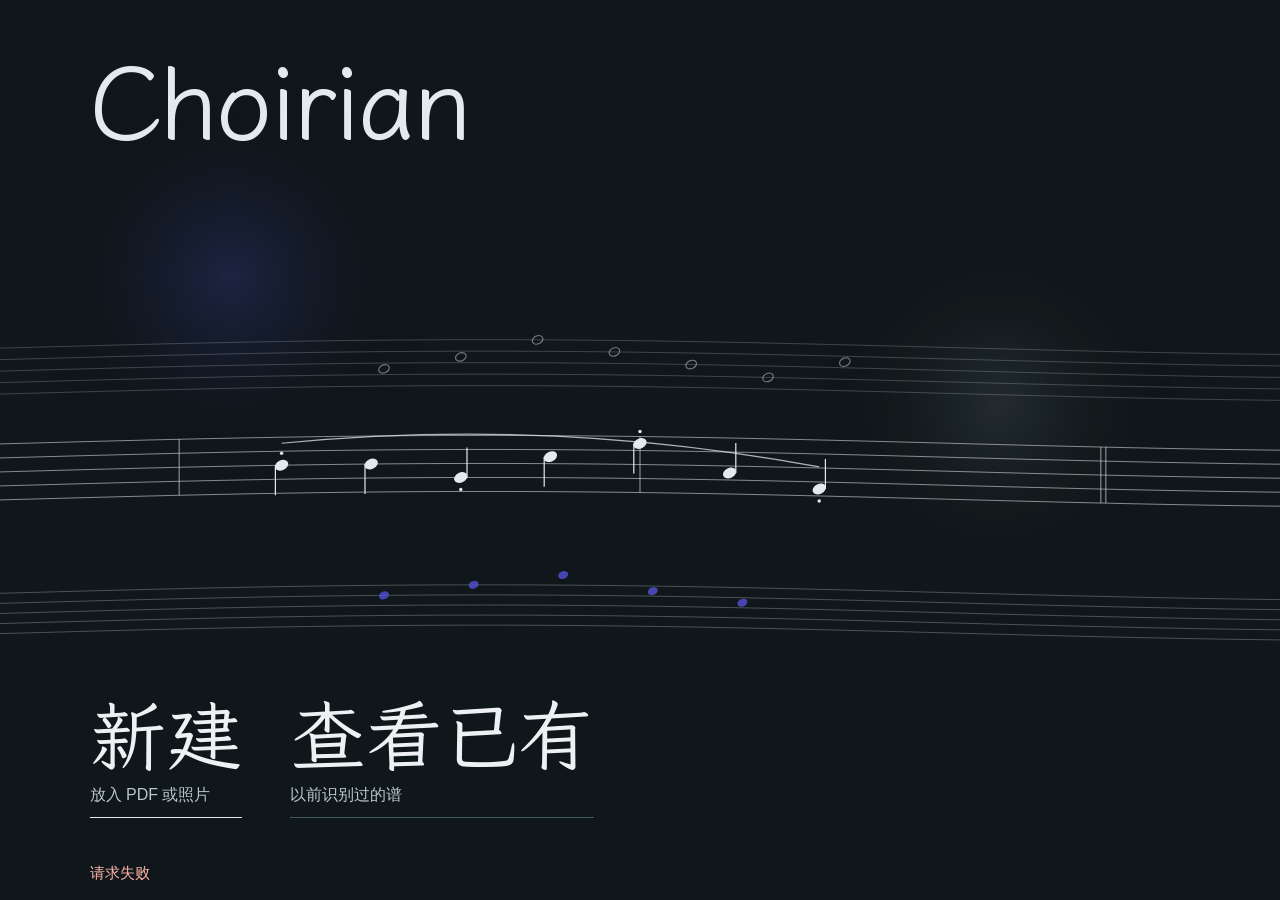
==== index.html @ 1aebf79c "init: Choirian" ====
<!doctype html>
<html lang="zh-CN">
<head>
<meta charset="utf-8">
<meta name="viewport" content="width=device-width, initial-scale=1">
<title>Choirian</title>
<link rel="stylesheet" href="/style.css">
<script>
(function () {
  var hue = Math.floor(Math.random() * 360);
  var turn = 24 + Math.floor(Math.random() * 48);
  var root = document.documentElement;
  root.dataset.hue = String(hue);
  function h(s, l) { return 'hsl(' + hue + ' ' + s + '% ' + l + '%)'; }
  root.style.setProperty('--room', h(26, 8));
  root.style.setProperty('--paper', h(24, 91));
  root.style.setProperty('--ink', h(30, 12));
  root.style.setProperty('--text', h(20, 94));
  root.style.setProperty('--muted', h(14, 76));
  root.style.setProperty('--line', h(16, 32));
  root.style.setProperty('--table', h(14, 84));
  root.style.setProperty('--mark', 'hsl(' + ((hue + turn) % 360) + ' 62% 58%)');
})();
</script>
</head>
<body>
<section id="home">
  <canvas id="staff" aria-hidden="true"></canvas>
  <h1 id="homeTitle" class="home-title">Choirian</h1>
  <div class="bench">
    <div id="historyDrop">
      <div class="actions">
        <label class="dropface">
          <span class="dropword">新建</span>
          <span class="dropnote">放入 PDF 或照片</span>
          <input id="file" class="file-input" type="file" accept=".pdf,.png,.jpg,.jpeg,application/pdf,image/png,image/jpeg" multiple>
        </label>
        <button type="button" id="libraryToggle" class="rail" aria-pressed="false">
          <span class="dropword">查看已有</span>
          <span class="dropnote">以前识别过的谱</span>
        </button>
      </div>
      <div id="history" class="repertoire" inert></div>
    </div>
  </div>
</section>
<div id="work" hidden>
<header>
  <div class="mast">
    <button type="button" id="back" class="quiet">返回</button>
    <div class="titles">
      <p class="brand">Choirian</p>
      <h1 id="pieceName">打开一份扫描谱</h1>
    </div>
  </div>
  <div class="header-actions">
    <label class="pick">重新上传<input id="fileAgain" class="file-input" type="file" accept=".pdf,.png,.jpg,.jpeg,application/pdf,image/png,image/jpeg" multiple></label>
  </div>
</header>
<main>
  <section class="score" aria-label="原谱">
    <div class="stand">
      <div class="pager">
        <h2>原谱</h2>
        <button type="button" id="prev" disabled>上一页</button>
        <span id="pageLabel">还没有谱</span>
        <button type="button" id="next" disabled>下一页</button>
      </div>
      <div id="stage" class="stage">
        <p id="empty" class="empty">这一页还没有谱。</p>
        <img id="page" alt="乐谱页面" hidden>
      </div>
    </div>
  </section>
  <section class="desk" aria-label="声部">
    <div class="job">
      <button type="button" id="recognize" disabled>识别并生成各声部</button>
      <progress id="recognizeProgress" hidden aria-label="识别进度"></progress>
      <p id="report" class="hint">优先用 homr 读扫描谱，读不出再换 Audiveris。</p>
    </div>
    <div class="player" id="player">
      <h2>听</h2>
      <div class="transport">
        <button type="button" id="play" disabled>播放</button>
        <button type="button" id="rewind" class="quiet" disabled>开头</button>
        <span id="now">0:00</span>
        <span id="total">0:00</span>
        <label class="tempo">速度
          <input id="tempo" type="number" min="48" max="168" value="72" step="1" inputmode="numeric" aria-label="速度">
        </label>
      </div>
      <label class="seek">
        <input id="seek" type="range" min="0" max="0" value="0" step="1" disabled aria-label="播放位置">
      </label>
      <div class="lanes" id="voices">
        <div class="lane">
          <button type="button" class="hear" data-hear="S" aria-pressed="true" disabled><span class="markline"></span><span class="vname">女高</span><span class="vcount" data-count="S">0 个音</span></button>
          <button type="button" class="quiet" data-save="S" disabled>导出</button>
        </div>
        <div class="lane">
          <button type="button" class="hear" data-hear="A" aria-pressed="true" disabled><span class="markline"></span><span class="vname">女低</span><span class="vcount" data-count="A">0 个音</span></button>
          <button type="button" class="quiet" data-save="A" disabled>导出</button>
        </div>
        <div class="lane">
          <button type="button" class="hear" data-hear="T" aria-pressed="true" disabled><span class="markline"></span><span class="vname">男高</span><span class="vcount" data-count="T">0 个音</span></button>
          <button type="button" class="quiet" data-save="T" disabled>导出</button>
        </div>
        <div class="lane">
          <button type="button" class="hear" data-hear="B" aria-pressed="true" disabled><span class="markline"></span><span class="vname">男低</span><span class="vcount" data-count="B">0 个音</span></button>
          <button type="button" class="quiet" data-save="B" disabled>导出</button>
        </div>
        <div class="lane">
          <button type="button" class="hear" data-hear="P" aria-pressed="true" disabled><span class="markline"></span><span class="vname">钢琴</span><span class="vcount" data-count="P">0 个音</span></button>
          <button type="button" class="quiet" data-save="P" disabled>导出</button>
        </div>
      </div>
      <p id="playerNote" class="hint">识别之后，点声部名字把它从合奏里拿掉。空格键播放或暂停。</p>
      <div class="sheet-tools">
        <button type="button" id="exportScore" class="quiet" disabled>导出电子谱</button>
        <label class="pick">导入改过的谱<input id="importScore" class="file-input" type="file" accept=".xml,.musicxml,.mxl,application/vnd.recordare.musicxml+xml"></label>
        <button type="button" id="exportAll" class="quiet" disabled>导出全部</button>
      </div>
    </div>
  </section>
</main>
</div>
<p id="status" role="status">新建一份谱，或查看已经识别过的。</p>
<script src="/app.js"></script>
</body>
</html>
---- style.css ----
@import url("/fonts/lxgw-wenkai.css");

:root {
  --room: #141816;
  --paper: #e7e4d8;
  --ink: #17211c;
  --line: #3c4a43;
  --staff: rgba(231, 228, 216, 0.72);
  --staff-soft: rgba(231, 228, 216, 0.28);
  --mark: #d24a30;
  --text: #e7e4d8;
  --muted: #c5cec6;
  --danger: #ffb4a8;
  --table: #d5d9d2;
  --kai: "LXGW WenKai", "Source Han Serif SC", "Songti SC", "STSong", "SimSun", serif;
  --sans: "Microsoft YaHei", "PingFang SC", "Noto Sans SC", "Segoe UI", sans-serif;
  color: var(--text);
  background: var(--room);
  font-family: var(--sans);
  font-size: 16px;
  line-height: 1.5;
}

* { box-sizing: border-box; }
[hidden] { display: none !important; }

body {
  margin: 0;
  min-height: 100dvh;
  overflow-x: clip;
  -webkit-font-smoothing: antialiased;
}
body:has(#home:not([hidden])),
body:has(#work:not([hidden])) {
  height: 100dvh;
  overflow: hidden;
  display: flex;
  flex-direction: column;
}

::selection { background: var(--mark); color: white; }

h1, h2, p { margin: 0; }
button, input, label { font: inherit; color: inherit; }
button {
  border: 0;
  background: transparent;
  padding: 0;
  cursor: pointer;
}
button:disabled { opacity: 0.4; cursor: not-allowed; }
button, .dropface, .pick {
  transition: color 140ms ease, border-color 140ms ease, background-color 140ms ease;
}
:focus-visible {
  outline: 2px solid var(--paper);
  outline-offset: 4px;
}

.brand {
  font-family: var(--kai);
  font-size: 18px;
  line-height: 1;
  color: var(--muted);
}

#home {
  position: relative;
  flex: 1;
  min-height: 0;
  display: flex;
  flex-direction: column;
}
#staff {
  position: absolute;
  inset: 0;
  width: 100%;
  height: 100%;
  pointer-events: none;
}
.home-title {
  position: absolute;
  z-index: 1;
  left: 7vw;
  top: 6vh;
  margin: 0;
  max-width: calc(100% - 14vw);
  font-family: var(--kai);
  font-weight: 400;
  font-size: clamp(48px, 8vw, 112px);
  line-height: 1;
  letter-spacing: -0.03em;
  color: var(--paper);
  white-space: nowrap;
  pointer-events: none;
}
.bench {
  position: relative;
  z-index: 1;
  flex: 1;
  min-height: 0;
  display: flex;
  flex-direction: column;
  justify-content: flex-end;
  padding: 32px 7vw 4vh;
  pointer-events: none;
}
.bench > * { pointer-events: auto; }
#historyDrop { pointer-events: auto; }

.actions {
  display: flex;
  flex-wrap: wrap;
  gap: 12px 48px;
  align-items: flex-end;
}
.file-input {
  position: absolute;
  width: 1px;
  height: 1px;
  margin: -1px;
  padding: 0;
  overflow: hidden;
  clip: rect(0, 0, 0, 0);
  clip-path: inset(50%);
  border: 0;
  white-space: nowrap;
}
.dropface, .pick { position: relative; }
.dropface, button.rail {
  display: flex;
  flex-direction: column;
  align-items: flex-start;
  gap: 8px;
  min-height: 44px;
  padding: 8px 0 10px;
  background: transparent;
  color: var(--text);
  border: 0;
  border-bottom: 1px solid transparent;
  cursor: pointer;
  text-align: left;
}
.dropword {
  font-family: var(--kai);
  font-size: clamp(44px, 6vw, 76px);
  line-height: 1.02;
}
.dropnote {
  font-size: 16px;
  line-height: 1.4;
  color: var(--muted);
}
.dropface { border-bottom-color: var(--paper); }
button.rail { border-bottom-color: var(--line); }
.dropface:hover, button.rail:hover, button.rail:focus-visible, .dropface:focus-within {
  background: transparent;
  color: white;
  border-bottom-color: var(--paper);
}
#home.over .dropface { border-bottom-color: white; }
#libraryToggle[aria-pressed="true"] { border-bottom-color: var(--paper); color: white; }

.repertoire { display: none; margin-top: 28px; max-height: 38vh; overflow: auto; }
#home.library .repertoire { display: block; }
.repertoire .hint { max-width: 22em; color: var(--muted); font-size: 16px; }
.repertoire .past {
  display: grid;
  width: 100%;
  gap: 2px;
  min-height: 44px;
  text-align: left;
  background: transparent;
  color: var(--text);
  border: 0;
  border-top: 1px solid var(--line);
  padding: 14px 0;
}
.repertoire .past:hover, .repertoire .past:focus-visible {
  background: transparent;
  color: white;
  border-top-color: var(--paper);
}
.repertoire .past strong {
  font-family: var(--kai);
  font-weight: 400;
  font-size: clamp(22px, 2.4vw, 32px);
  line-height: 1.3;
  overflow-wrap: anywhere;
}
.repertoire .past span { color: var(--muted); font-size: 15px; }

#work:not([hidden]) {
  flex: 1;
  min-height: 0;
  display: flex;
  flex-direction: column;
}
#work header {
  display: flex;
  justify-content: space-between;
  gap: 16px;
  align-items: center;
  padding: 16px 28px;
  border-bottom: 1px solid var(--line);
  position: sticky;
  top: 0;
  z-index: 2;
  background: var(--room);
}
.mast { display: flex; align-items: center; gap: 16px; min-width: 0; }
.titles { min-width: 0; }
#work h1 {
  margin-top: 6px;
  font-family: var(--kai);
  font-weight: 400;
  font-size: clamp(28px, 3vw, 40px);
  line-height: 1.15;
  overflow-wrap: anywhere;
}
#back, button.quiet, .pick {
  min-height: 44px;
  padding: 10px 14px;
  border: 1px solid var(--line);
  background: transparent;
  color: var(--text);
}
.pick { display: inline-flex; align-items: center; cursor: pointer; }
#back:not(:disabled):hover,
button.quiet:not(:disabled):hover,
.pick:hover {
  background: transparent;
  border-color: var(--paper);
  color: white;
}
.header-actions { display: flex; gap: 8px; align-items: center; }

#work main {
  flex: 1;
  min-height: 0;
  display: grid;
  grid-template-columns: minmax(0, 1.25fr) minmax(320px, 0.78fr);
  gap: 28px;
  align-items: stretch;
  padding: 20px 28px 8px;
}
.score { min-height: 0; display: flex; }
.stand {
  background: var(--table);
  color: var(--ink);
  flex: 1;
  width: 100%;
  min-height: 0;
  height: 100%;
  display: flex;
  flex-direction: column;
}
.stand :focus-visible { outline-color: var(--ink); }
.pager {
  display: flex;
  gap: 8px;
  align-items: center;
  padding: 14px 16px 0;
}
.pager h2 {
  margin-right: auto;
  font-family: var(--kai);
  font-size: 22px;
  font-weight: 400;
  line-height: 1;
}
.pager button {
  min-height: 44px;
  padding: 8px 12px;
  background: transparent;
  color: var(--ink);
  border: 1px solid #b7beb6;
}
.pager button:not(:disabled):hover { background: transparent; border-color: var(--ink); }
.stage {
  flex: 1;
  min-height: 0;
  display: flex;
  flex-direction: column;
  align-items: center;
  justify-content: flex-start;
  overflow: auto;
  padding: 16px 16px 24px;
}
.stage:has(#empty:not([hidden])) { justify-content: center; }
.empty {
  color: var(--ink);
  text-align: center;
  max-width: 16em;
  font-size: 18px;
  line-height: 1.5;
}
#page { max-width: 100%; height: auto; display: block; }
.stage.over { outline: 2px solid var(--mark); outline-offset: -10px; }

.desk {
  min-width: 0;
  max-height: 100%;
  overflow: auto;
  display: flex;
  flex-direction: column;
  gap: 22px;
  padding-bottom: 12px;
}
.job { display: flex; flex-direction: column; gap: 10px; }
#recognize, #play {
  min-height: 44px;
  padding: 12px 16px;
  background: var(--paper);
  color: var(--ink);
}
#recognize { width: 100%; }
#recognizeProgress {
  width: 100%;
  height: 6px;
  accent-color: var(--mark);
}
#play { min-width: 76px; }
#recognize:not(:disabled):hover, #play:not(:disabled):hover { background: white; color: var(--ink); }
#play.on { box-shadow: inset 0 0 0 2px var(--ink); }
.desk h2 {
  font-family: var(--kai);
  font-size: 22px;
  font-weight: 400;
  line-height: 1;
}
.player { display: flex; flex-direction: column; gap: 14px; }
.transport {
  display: flex;
  flex-wrap: wrap;
  gap: 10px 12px;
  align-items: center;
}
#now, #total, .vcount, #pageLabel { font-variant-numeric: tabular-nums; }
#now, #total { font-size: 15px; color: var(--muted); }
.tempo {
  display: flex;
  align-items: center;
  gap: 8px;
  margin-left: auto;
  color: var(--muted);
  font-size: 15px;
}
.tempo input {
  width: 4.8em;
  min-height: 44px;
  padding: 8px 10px;
  background: transparent;
  color: var(--text);
  border: 1px solid var(--line);
  font-variant-numeric: tabular-nums;
}
.seek { display: block; }
.seek input {
  width: 100%;
  margin: 0;
  accent-color: var(--paper);
  cursor: pointer;
}
.seek input:disabled { cursor: not-allowed; }

.lanes { display: flex; flex-direction: column; }
.lane {
  display: grid;
  grid-template-columns: minmax(0, 1fr) auto;
  gap: 8px;
  align-items: center;
  border-top: 1px solid var(--line);
}
.hear {
  display: grid;
  grid-template-columns: 4px 1fr auto;
  gap: 14px;
  align-items: center;
  width: 100%;
  min-height: 48px;
  padding: 12px 0;
  background: transparent;
  color: inherit;
  text-align: left;
  border: 0;
}
.markline { width: 4px; height: 28px; background: var(--line); }
.hear[aria-pressed="true"] .markline { background: var(--mark); }
.hear[aria-pressed="false"] { color: color-mix(in hsl, var(--text) 48%, var(--room)); }
.vname {
  font-family: var(--kai);
  font-size: 28px;
  line-height: 1;
}
.vcount { color: var(--muted); font-size: 15px; }
.hear[aria-pressed="false"] .vcount { color: color-mix(in hsl, var(--text) 48%, var(--room)); }
.hear:not(:disabled):hover { background: transparent; color: white; }

.sheet-tools { display: flex; flex-wrap: wrap; gap: 8px; align-items: center; }
.hint, #status, .pager #pageLabel { font-size: 15px; line-height: 1.5; }
.hint, #status { color: var(--muted); }
.pager #pageLabel { color: var(--ink); }
#status { padding: 8px 7vw 16px; min-height: 1.5em; flex: none; }
#status.bad { color: var(--danger); }

@media (max-width: 900px) {
  #work main {
    display: block;
    overflow: auto;
    padding: 16px 18px 8px;
  }
  .score { display: block; min-height: auto; }
  .desk { height: auto; max-height: none; overflow: visible; }
  .stand {
    height: 52vh;
    max-height: 52vh;
    min-height: 0;
    overflow: hidden;
  }
  #work header { padding: 14px 18px; }
  #status { padding-left: 18px; padding-right: 18px; }
}
@media (max-width: 640px) {
  .bench { padding: 24px 22px 4vh; }
  .home-title { font-size: clamp(36px, 11vw, 64px); top: 4vh; }
  .actions { gap: 8px 28px; }
  .vname { font-size: 24px; }
  .dropword { font-size: 44px; }
}
@media (prefers-reduced-motion: reduce) {
  button, .dropface, .pick { transition: none; }
}
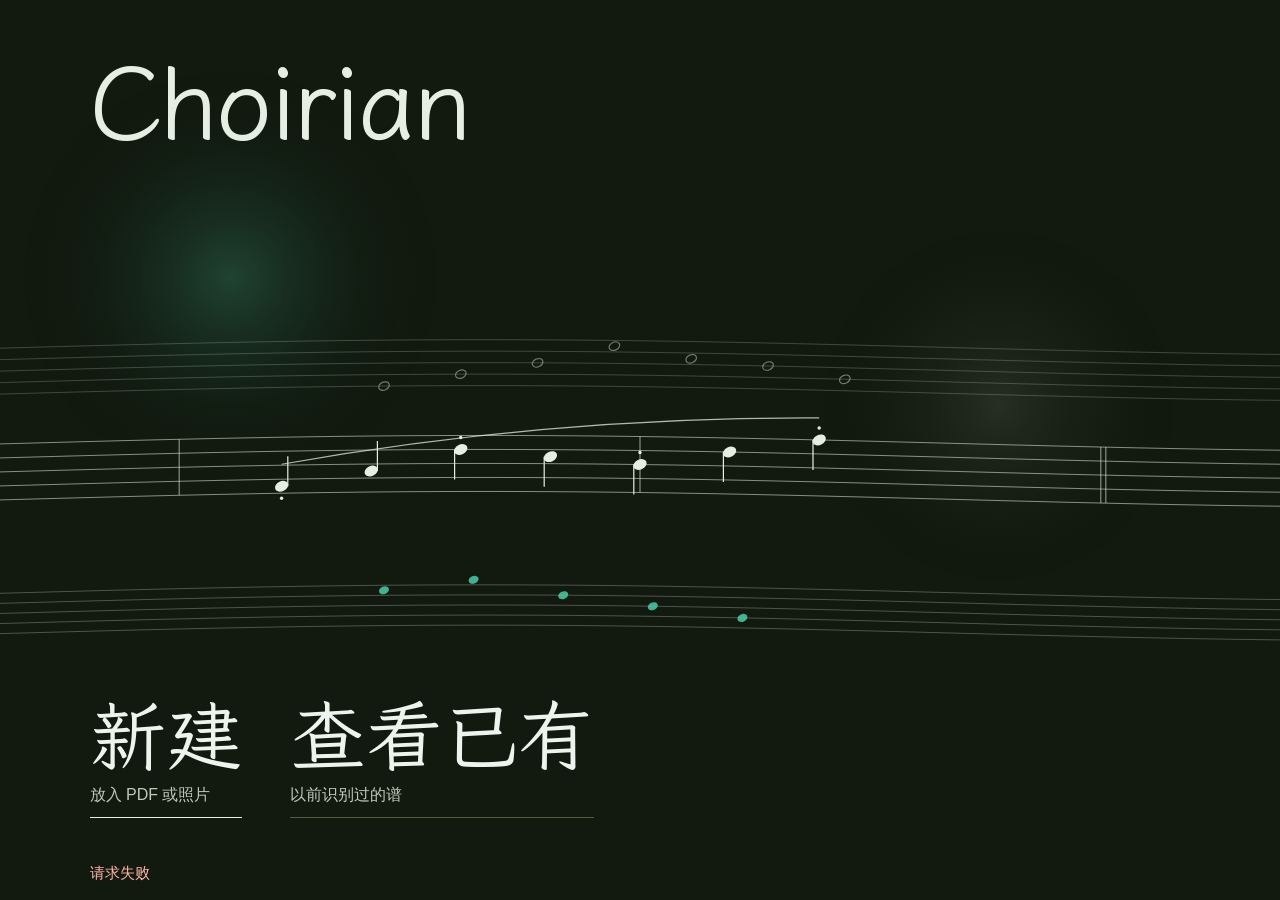
==== commit 2d9b8c3e: "feat: 分声、变速导出和钢琴音色 一二声部可以一起听，调整后的速度会带到导出，多个声部可以同时独奏。  Co-authored-by: Cursor <cursoragent@cursor.com" ====
--- a/index.html
+++ b/index.html
@@ -86,7 +86,7 @@
         <span id="now">0:00</span>
         <span id="total">0:00</span>
         <label class="tempo">速度
-          <input id="tempo" type="number" min="48" max="168" value="72" step="1" inputmode="numeric" aria-label="速度">
+          <input id="tempo" type="number" min="24" max="168" value="72" step="1" inputmode="numeric" aria-label="速度">
         </label>
       </div>
       <label class="seek">
@@ -95,26 +95,78 @@
       <div class="lanes" id="voices">
         <div class="lane">
           <button type="button" class="hear" data-hear="S" aria-pressed="true" disabled><span class="markline"></span><span class="vname">女高</span><span class="vcount" data-count="S">0 个音</span></button>
+          <span class="lane-actions">
+            <button type="button" class="quiet tiny" data-rest="S" disabled aria-pressed="false">休</button>
+            <button type="button" class="quiet tiny" data-solo="S" disabled aria-pressed="false">独</button>
+          </span>
           <button type="button" class="quiet" data-save="S" disabled>导出</button>
+        </div>
+        <div class="lane" hidden>
+          <button type="button" class="hear" data-hear="S2" aria-pressed="true" disabled><span class="markline"></span><span class="vname">女高二</span><span class="vcount" data-count="S2">0 个音</span></button>
+          <span class="lane-actions">
+            <button type="button" class="quiet tiny" data-rest="S2" disabled aria-pressed="false">休</button>
+            <button type="button" class="quiet tiny" data-solo="S2" disabled aria-pressed="false">独</button>
+          </span>
+          <button type="button" class="quiet" data-save="S2" disabled>导出</button>
         </div>
         <div class="lane">
           <button type="button" class="hear" data-hear="A" aria-pressed="true" disabled><span class="markline"></span><span class="vname">女低</span><span class="vcount" data-count="A">0 个音</span></button>
+          <span class="lane-actions">
+            <button type="button" class="quiet tiny" data-rest="A" disabled aria-pressed="false">休</button>
+            <button type="button" class="quiet tiny" data-solo="A" disabled aria-pressed="false">独</button>
+          </span>
           <button type="button" class="quiet" data-save="A" disabled>导出</button>
+        </div>
+        <div class="lane" hidden>
+          <button type="button" class="hear" data-hear="A2" aria-pressed="true" disabled><span class="markline"></span><span class="vname">女低二</span><span class="vcount" data-count="A2">0 个音</span></button>
+          <span class="lane-actions">
+            <button type="button" class="quiet tiny" data-rest="A2" disabled aria-pressed="false">休</button>
+            <button type="button" class="quiet tiny" data-solo="A2" disabled aria-pressed="false">独</button>
+          </span>
+          <button type="button" class="quiet" data-save="A2" disabled>导出</button>
         </div>
         <div class="lane">
           <button type="button" class="hear" data-hear="T" aria-pressed="true" disabled><span class="markline"></span><span class="vname">男高</span><span class="vcount" data-count="T">0 个音</span></button>
+          <span class="lane-actions">
+            <button type="button" class="quiet tiny" data-rest="T" disabled aria-pressed="false">休</button>
+            <button type="button" class="quiet tiny" data-solo="T" disabled aria-pressed="false">独</button>
+          </span>
           <button type="button" class="quiet" data-save="T" disabled>导出</button>
+        </div>
+        <div class="lane" hidden>
+          <button type="button" class="hear" data-hear="T2" aria-pressed="true" disabled><span class="markline"></span><span class="vname">男高二</span><span class="vcount" data-count="T2">0 个音</span></button>
+          <span class="lane-actions">
+            <button type="button" class="quiet tiny" data-rest="T2" disabled aria-pressed="false">休</button>
+            <button type="button" class="quiet tiny" data-solo="T2" disabled aria-pressed="false">独</button>
+          </span>
+          <button type="button" class="quiet" data-save="T2" disabled>导出</button>
         </div>
         <div class="lane">
           <button type="button" class="hear" data-hear="B" aria-pressed="true" disabled><span class="markline"></span><span class="vname">男低</span><span class="vcount" data-count="B">0 个音</span></button>
+          <span class="lane-actions">
+            <button type="button" class="quiet tiny" data-rest="B" disabled aria-pressed="false">休</button>
+            <button type="button" class="quiet tiny" data-solo="B" disabled aria-pressed="false">独</button>
+          </span>
           <button type="button" class="quiet" data-save="B" disabled>导出</button>
+        </div>
+        <div class="lane" hidden>
+          <button type="button" class="hear" data-hear="B2" aria-pressed="true" disabled><span class="markline"></span><span class="vname">男低二</span><span class="vcount" data-count="B2">0 个音</span></button>
+          <span class="lane-actions">
+            <button type="button" class="quiet tiny" data-rest="B2" disabled aria-pressed="false">休</button>
+            <button type="button" class="quiet tiny" data-solo="B2" disabled aria-pressed="false">独</button>
+          </span>
+          <button type="button" class="quiet" data-save="B2" disabled>导出</button>
         </div>
         <div class="lane">
           <button type="button" class="hear" data-hear="P" aria-pressed="true" disabled><span class="markline"></span><span class="vname">钢琴</span><span class="vcount" data-count="P">0 个音</span></button>
+          <span class="lane-actions">
+            <button type="button" class="quiet tiny" data-rest="P" disabled aria-pressed="false">休</button>
+            <button type="button" class="quiet tiny" data-solo="P" disabled aria-pressed="false">独</button>
+          </span>
           <button type="button" class="quiet" data-save="P" disabled>导出</button>
         </div>
       </div>
-      <p id="playerNote" class="hint">识别之后，点声部名字把它从合奏里拿掉。空格键播放或暂停。</p>
+      <p id="playerNote" class="hint">识别之后，休把一条拿掉，独可以同时点多条。空格键播放或暂停。</p>
       <div class="sheet-tools">
         <button type="button" id="exportScore" class="quiet" disabled>导出电子谱</button>
         <label class="pick">导入改过的谱<input id="importScore" class="file-input" type="file" accept=".xml,.musicxml,.mxl,application/vnd.recordare.musicxml+xml"></label>
--- a/style.css
+++ b/style.css
@@ -165,30 +165,36 @@
 #home.library .repertoire { display: block; }
 .repertoire .hint { max-width: 22em; color: var(--muted); font-size: 16px; }
 .repertoire .past {
+  display: flex;
+  align-items: center;
+  gap: 12px;
+  border-top: 1px solid var(--line);
+}
+.repertoire .past-open {
   display: grid;
-  width: 100%;
+  flex: 1;
   gap: 2px;
+  min-width: 0;
   min-height: 44px;
   text-align: left;
   background: transparent;
   color: var(--text);
   border: 0;
-  border-top: 1px solid var(--line);
   padding: 14px 0;
 }
-.repertoire .past:hover, .repertoire .past:focus-visible {
+.repertoire .past-open:hover, .repertoire .past-open:focus-visible {
   background: transparent;
   color: white;
-  border-top-color: var(--paper);
-}
-.repertoire .past strong {
+}
+.repertoire .past-delete { flex: none; color: var(--text); }
+.repertoire .past-open strong {
   font-family: var(--kai);
   font-weight: 400;
   font-size: clamp(22px, 2.4vw, 32px);
   line-height: 1.3;
   overflow-wrap: anywhere;
 }
-.repertoire .past span { color: var(--muted); font-size: 15px; }
+.repertoire .past-open span { color: var(--muted); font-size: 15px; }
 
 #work:not([hidden]) {
   flex: 1;
@@ -254,13 +260,19 @@
   height: 100%;
   display: flex;
   flex-direction: column;
+  overflow: hidden;
 }
 .stand :focus-visible { outline-color: var(--ink); }
 .pager {
   display: flex;
   gap: 8px;
   align-items: center;
-  padding: 14px 16px 0;
+  flex: none;
+  position: sticky;
+  top: 0;
+  z-index: 1;
+  padding: 14px 16px 8px;
+  background: var(--table);
 }
 .pager h2 {
   margin-right: auto;
@@ -367,11 +379,23 @@
 .lanes { display: flex; flex-direction: column; }
 .lane {
   display: grid;
-  grid-template-columns: minmax(0, 1fr) auto;
+  grid-template-columns: minmax(0, 1fr) auto auto;
   gap: 8px;
   align-items: center;
   border-top: 1px solid var(--line);
 }
+.lane-actions { display: flex; gap: 6px; }
+button.tiny {
+  min-width: 44px;
+  padding: 8px 0;
+  font-family: var(--kai);
+  font-size: 18px;
+}
+button.tiny[aria-pressed="true"] {
+  color: white;
+  border-color: var(--paper);
+}
+.lane[hidden] { display: none; }
 .hear {
   display: grid;
   grid-template-columns: 4px 1fr auto;
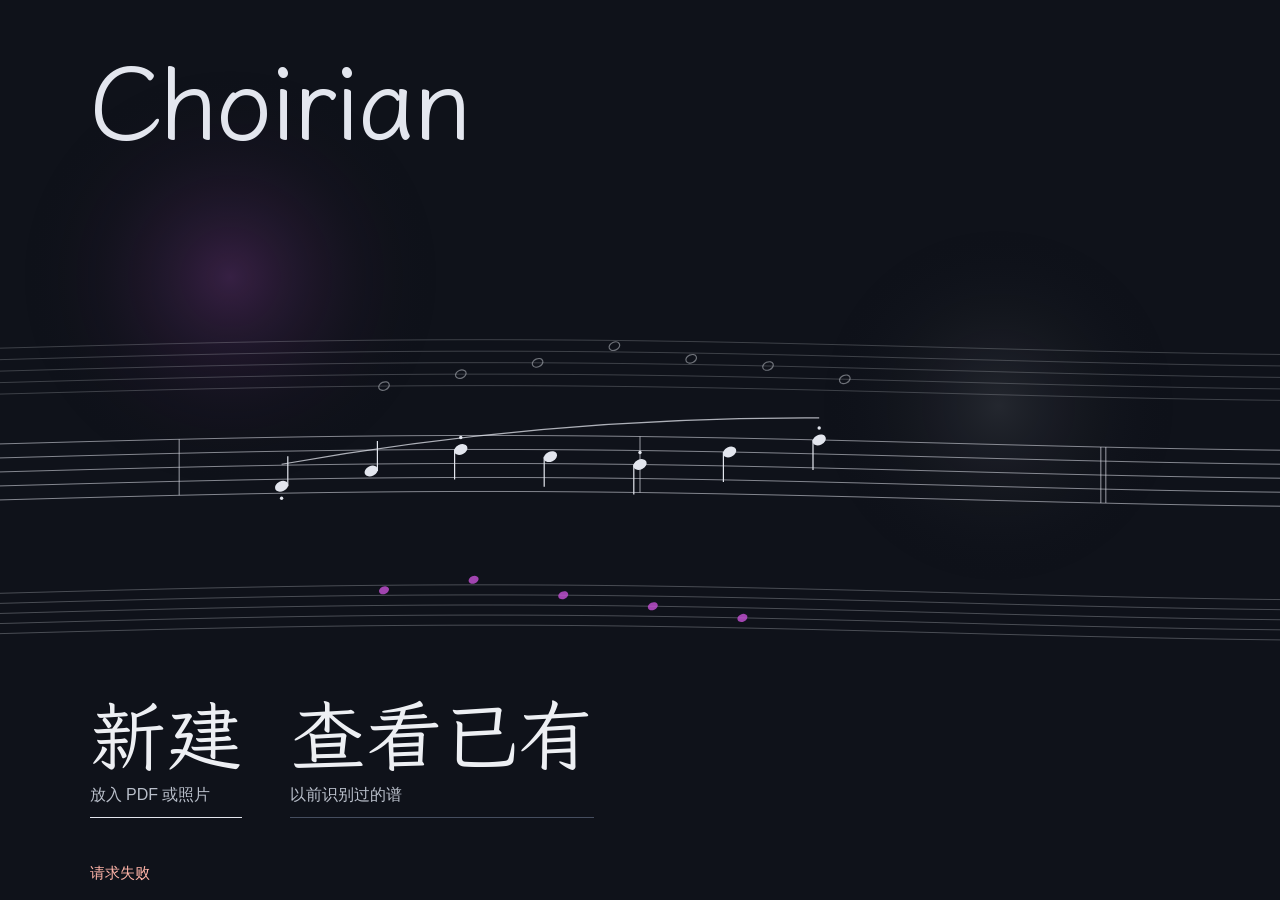
==== commit 61927c41: "feat: 钢琴卷帘微调，选中声部单独播放 Co-authored-by: Cursor <cursoragent@cursor.com>" ====
--- a/index.html
+++ b/index.html
@@ -76,10 +76,13 @@
     <div class="job">
       <button type="button" id="recognize" disabled>识别并生成各声部</button>
       <progress id="recognizeProgress" hidden aria-label="识别进度"></progress>
-      <p id="report" class="hint">优先用 homr 读扫描谱，读不出再换 Audiveris。</p>
+      <p id="report" class="hint" hidden></p>
     </div>
     <div class="player" id="player">
-      <h2>听</h2>
+      <div class="player-title">
+        <h2>听</h2>
+        <button type="button" id="tune" class="quiet" disabled>微调</button>
+      </div>
       <div class="transport">
         <button type="button" id="play" disabled>播放</button>
         <button type="button" id="rewind" class="quiet" disabled>开头</button>
@@ -166,7 +169,7 @@
           <button type="button" class="quiet" data-save="P" disabled>导出</button>
         </div>
       </div>
-      <p id="playerNote" class="hint">识别之后，休把一条拿掉，独可以同时点多条。空格键播放或暂停。</p>
+      <p id="playerNote" class="hint" hidden></p>
       <div class="sheet-tools">
         <button type="button" id="exportScore" class="quiet" disabled>导出电子谱</button>
         <label class="pick">导入改过的谱<input id="importScore" class="file-input" type="file" accept=".xml,.musicxml,.mxl,application/vnd.recordare.musicxml+xml"></label>
@@ -176,7 +179,7 @@
   </section>
 </main>
 </div>
-<p id="status" role="status">新建一份谱，或查看已经识别过的。</p>
+<p id="status" role="status"></p>
 <script src="/app.js"></script>
 </body>
 </html>
--- a/style.css
+++ b/style.css
@@ -342,6 +342,7 @@
   line-height: 1;
 }
 .player { display: flex; flex-direction: column; gap: 14px; }
+.player-title { display: flex; align-items: center; justify-content: space-between; gap: 12px; }
 .transport {
   display: flex;
   flex-wrap: wrap;
@@ -455,3 +456,165 @@
 @media (prefers-reduced-motion: reduce) {
   button, .dropface, .pick { transition: none; }
 }
+
+body.tune-app {
+  height: 100dvh;
+  overflow: hidden;
+  display: flex;
+  flex-direction: column;
+}
+.tune-head {
+  display: flex;
+  justify-content: space-between;
+  gap: 16px;
+  align-items: flex-end;
+  padding: 16px 22px 12px;
+  border-bottom: 1px solid var(--line);
+}
+.tune-head h1 {
+  margin-top: 6px;
+  font-family: var(--kai);
+  font-weight: 400;
+  font-size: clamp(28px, 3vw, 40px);
+  line-height: 1.1;
+}
+.tune-jump, .duration-row, .choice-row {
+  display: flex;
+  flex-wrap: wrap;
+  gap: 8px;
+  align-items: center;
+}
+.tune-jump label, .duration-row label, .ghost-toggle {
+  display: flex;
+  align-items: center;
+  gap: 8px;
+  color: var(--muted);
+}
+.tune-app input[type="number"],
+.tune-app input[type="text"] {
+  min-height: 44px;
+  padding: 8px 10px;
+  background: transparent;
+  color: var(--text);
+  border: 1px solid var(--line);
+  font-variant-numeric: tabular-nums;
+}
+.tune-app input[type="number"] { width: 5em; }
+.tune-app input[type="text"] { width: 8em; }
+.ghost-toggle input { width: 18px; height: 18px; accent-color: var(--mark); }
+.tune-tools {
+  display: flex;
+  flex-direction: column;
+  gap: 8px;
+  padding: 10px 22px 0;
+}
+.tune-app .choice-row button[aria-pressed="true"] {
+  border-color: var(--paper);
+  color: white;
+}
+.tune-app #status { padding: 4px 22px 8px; }
+#readout { color: var(--muted); min-width: 12em; }
+.roll {
+  flex: 1;
+  min-height: 0;
+  display: grid;
+  grid-template-columns: 72px minmax(0, 1fr);
+  grid-template-rows: 28px minmax(0, 1fr);
+  margin: 0 22px 16px;
+  background: var(--table);
+  color: var(--ink);
+  overflow: hidden;
+}
+.roll-corner { background: #d9d4c6; border-right: 1px solid rgba(23, 33, 28, 0.2); border-bottom: 1px solid rgba(23, 33, 28, 0.2); }
+.ruler, .key-col { overflow: hidden; background: #d9d4c6; }
+.ruler { border-bottom: 1px solid rgba(23, 33, 28, 0.2); }
+#rulerInner { position: relative; height: 28px; }
+.bar-no {
+  position: absolute;
+  top: 0;
+  height: 28px;
+  padding: 4px 0 0 6px;
+  background: transparent;
+  border: 0;
+  border-right: 1px solid rgba(23, 33, 28, 0.12);
+  font-size: 13px;
+  line-height: 1.2;
+  text-align: left;
+  font-variant-numeric: tabular-nums;
+  color: var(--ink);
+  cursor: pointer;
+}
+.bar-no:hover { background: rgba(23, 33, 28, 0.08); }
+.key-col { border-right: 1px solid rgba(23, 33, 28, 0.25); }
+.pkey {
+  box-sizing: border-box;
+  display: flex;
+  align-items: center;
+  padding-left: 6px;
+  background: #f7f4ec;
+  color: var(--ink);
+  border-bottom: 1px solid rgba(23, 33, 28, 0.08);
+  font-size: 11px;
+  line-height: 1;
+}
+.pkey.black { background: #2c3330; color: #f7f4ec; }
+.time-col { overflow: auto; }
+.playhead {
+  position: absolute;
+  top: 0;
+  bottom: 0;
+  width: 2px;
+  background: var(--mark);
+  z-index: 4;
+  pointer-events: none;
+}
+.roll.panning, .roll.panning * { cursor: grabbing; }
+#now { font-variant-numeric: tabular-nums; color: var(--muted); min-width: 3em; }
+#play.on { border-color: var(--paper); color: white; }
+#lane {
+  position: relative;
+  background-color: #f3f0e6;
+  background-image:
+    linear-gradient(to right, rgba(23, 33, 28, 0.45) 1px, transparent 1px),
+    linear-gradient(to right, rgba(23, 33, 28, 0.16) 1px, transparent 1px),
+    linear-gradient(to right, rgba(23, 33, 28, 0.07) 1px, transparent 1px),
+    linear-gradient(to bottom, rgba(23, 33, 28, 0.05) 1px, transparent 1px);
+  background-size: var(--bar) 100%, var(--beat) 100%, var(--cell) 100%, 100% var(--key);
+  background-position: -1px 0, -1px 0, -1px 0, 0 -1px;
+}
+.blob {
+  position: absolute;
+  z-index: 1;
+  border: 0;
+  border-radius: 3px;
+  padding: 0 4px;
+  background: var(--ink);
+  color: var(--paper);
+  text-align: left;
+  font-size: 12px;
+  line-height: 16px;
+  overflow: hidden;
+  white-space: nowrap;
+  cursor: grab;
+  touch-action: none;
+}
+.blob::after {
+  content: "";
+  position: absolute;
+  top: 0;
+  right: 0;
+  width: 10px;
+  height: 100%;
+  cursor: ew-resize;
+}
+.blob.on { z-index: 2; background: var(--mark); color: white; }
+.blob.ghost {
+  z-index: 0;
+  background: transparent;
+  color: var(--ink);
+  border: 1px solid rgba(23, 33, 28, 0.4);
+  opacity: 0.45;
+  pointer-events: none;
+  cursor: default;
+}
+.tune-app :focus-visible { outline-color: var(--ink); }
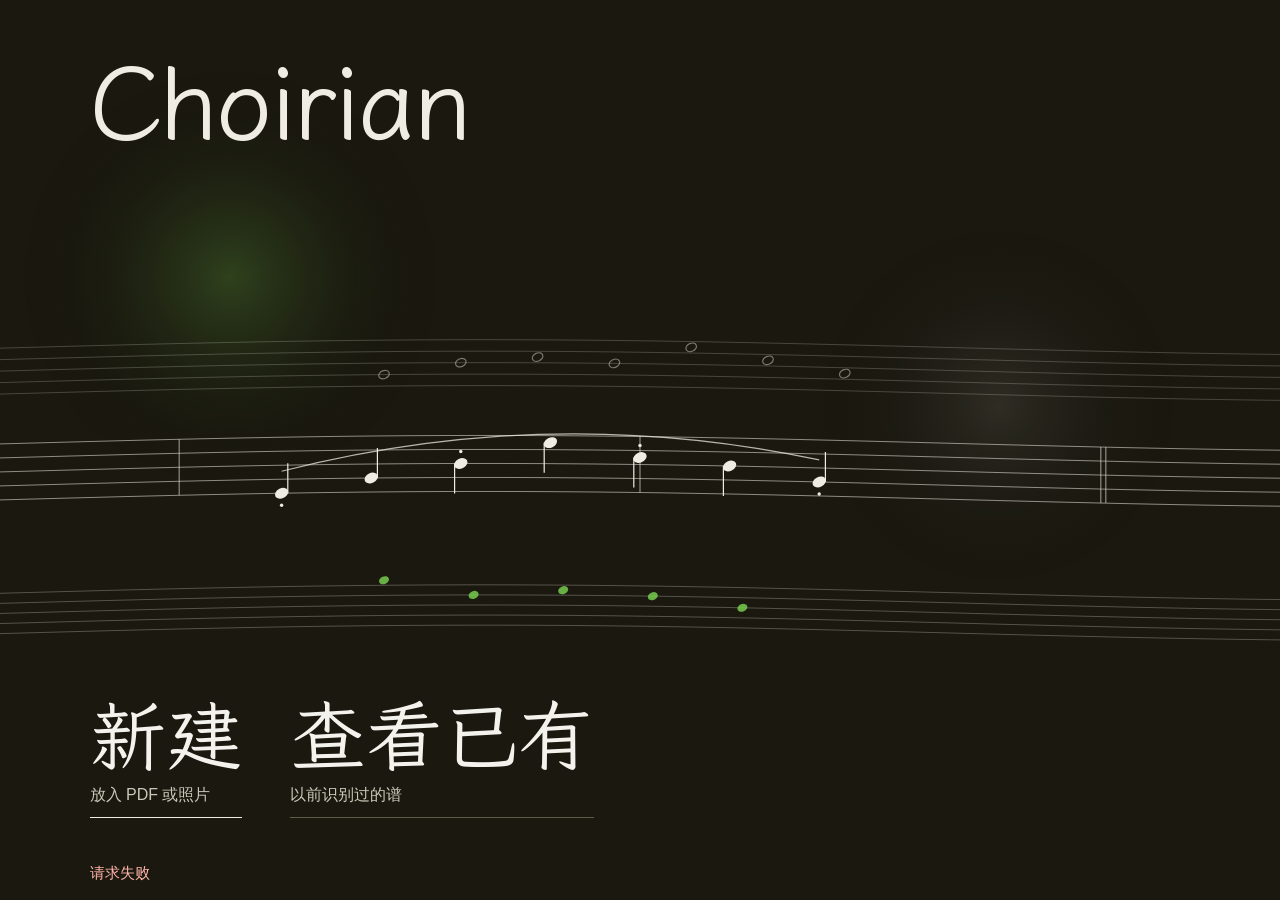
==== commit add904df: "update: 高音归一声部，改谱改用 MuseScore 同一拍更高的音进一声部。合唱识谱还会认错，可以直接用本机 MuseScore 打开电子谱，改完再导回。  Co-authored-by: C" ====
--- a/index.html
+++ b/index.html
@@ -172,6 +172,7 @@
       <p id="playerNote" class="hint" hidden></p>
       <div class="sheet-tools">
         <button type="button" id="exportScore" class="quiet" disabled>导出电子谱</button>
+        <button type="button" id="openMuseScore" class="quiet" disabled>用 MuseScore 打开</button>
         <label class="pick">导入改过的谱<input id="importScore" class="file-input" type="file" accept=".xml,.musicxml,.mxl,application/vnd.recordare.musicxml+xml"></label>
         <button type="button" id="exportAll" class="quiet" disabled>导出全部</button>
       </div>
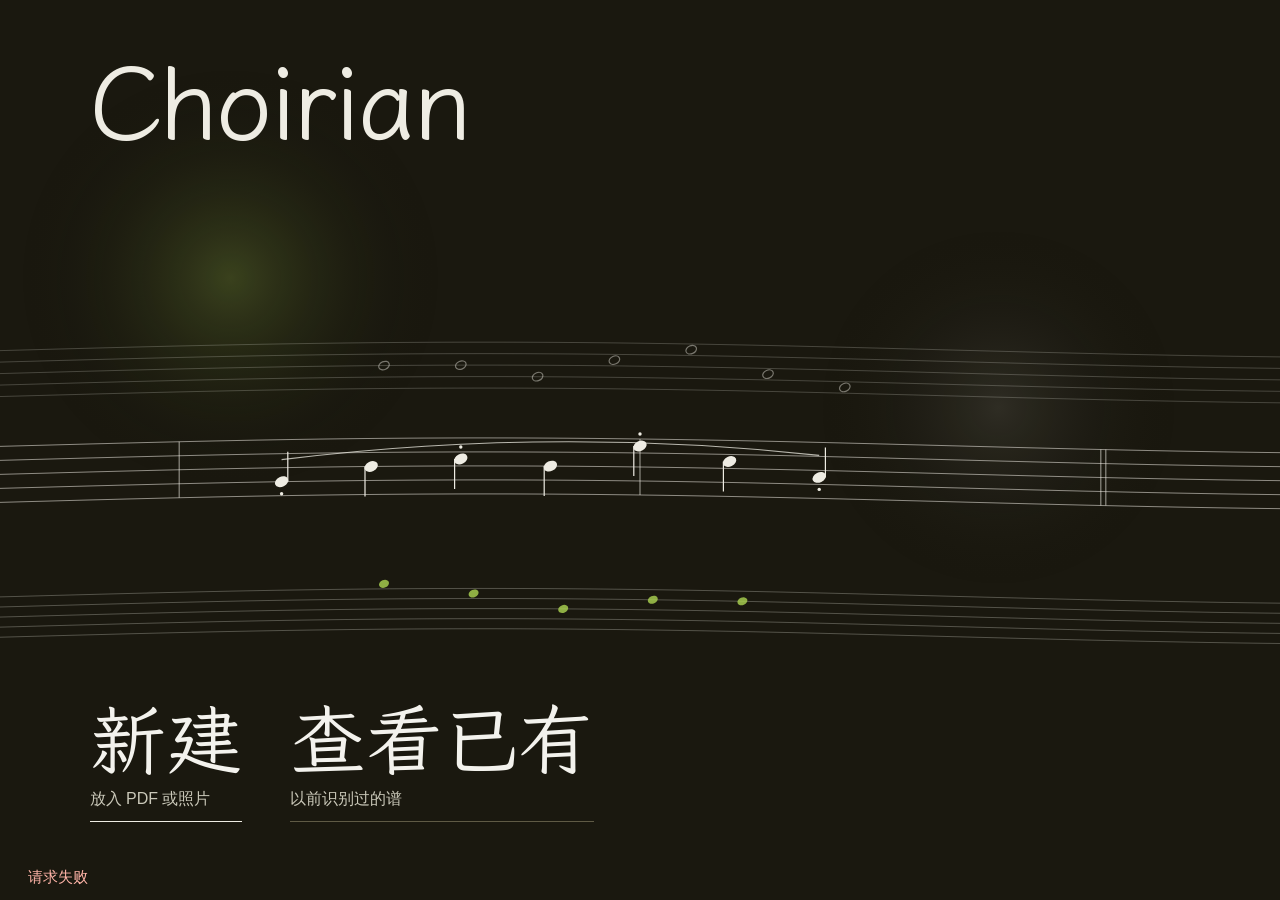
==== commit e56da2cb: "feat: 单独做成没有播放器的 MuseScore 版 Co-authored-by: Cursor <cursoragent@cursor.com>" ====
--- a/index.html
+++ b/index.html
@@ -47,135 +47,47 @@
 <div id="work" hidden>
 <header>
   <div class="mast">
-    <button type="button" id="back" class="quiet">返回</button>
-    <div class="titles">
-      <p class="brand">Choirian</p>
-      <h1 id="pieceName">打开一份扫描谱</h1>
-    </div>
+    <button type="button" id="back">返回</button>
+    <h1 id="pieceName">打开一份扫描谱</h1>
   </div>
-  <div class="header-actions">
-    <label class="pick">重新上传<input id="fileAgain" class="file-input" type="file" accept=".pdf,.png,.jpg,.jpeg,application/pdf,image/png,image/jpeg" multiple></label>
-  </div>
+  <label class="pick">换一份<input id="fileAgain" class="file-input" type="file" accept=".pdf,.png,.jpg,.jpeg,application/pdf,image/png,image/jpeg" multiple></label>
 </header>
 <main>
   <section class="score" aria-label="原谱">
     <div class="stand">
+      <div id="stage" class="stage">
+        <p id="empty" class="empty">这一页还没有谱。</p>
+      </div>
       <div class="pager">
-        <h2>原谱</h2>
         <button type="button" id="prev" disabled>上一页</button>
         <span id="pageLabel">还没有谱</span>
         <button type="button" id="next" disabled>下一页</button>
       </div>
-      <div id="stage" class="stage">
-        <p id="empty" class="empty">这一页还没有谱。</p>
-        <img id="page" alt="乐谱页面" hidden>
-      </div>
     </div>
   </section>
-  <section class="desk" aria-label="声部">
-    <div class="job">
-      <button type="button" id="recognize" disabled>识别并生成各声部</button>
+  <section class="acts" aria-label="识谱">
+    <button type="button" id="recognize" class="act" disabled aria-label="识别">
+      <span class="act-staff" aria-hidden="true"></span>
+      <span class="act-word">识别</span>
+      <span class="act-note" id="recognizeNote" aria-hidden="true">读这一份</span>
+      <span class="act-rule" aria-hidden="true"></span>
       <progress id="recognizeProgress" hidden aria-label="识别进度"></progress>
-      <p id="report" class="hint" hidden></p>
-    </div>
-    <div class="player" id="player">
-      <div class="player-title">
-        <h2>听</h2>
-        <button type="button" id="tune" class="quiet" disabled>微调</button>
-      </div>
-      <div class="transport">
-        <button type="button" id="play" disabled>播放</button>
-        <button type="button" id="rewind" class="quiet" disabled>开头</button>
-        <span id="now">0:00</span>
-        <span id="total">0:00</span>
-        <label class="tempo">速度
-          <input id="tempo" type="number" min="24" max="168" value="72" step="1" inputmode="numeric" aria-label="速度">
-        </label>
-      </div>
-      <label class="seek">
-        <input id="seek" type="range" min="0" max="0" value="0" step="1" disabled aria-label="播放位置">
+    </button>
+    <button type="button" id="openMuseScore" class="act" disabled aria-label="用 MuseScore 打开">
+      <span class="act-word">MuseScore</span>
+      <span class="act-note" id="museNote" aria-hidden="true">先识别，再打开</span>
+      <span class="act-rule" aria-hidden="true"></span>
+    </button>
+    <div class="act-row">
+      <label class="act act-small" aria-label="导入改过的谱">
+        <span class="act-word">导入</span>
+        <span class="act-note" aria-hidden="true">改过的谱</span>
+        <input id="importScore" class="file-input" type="file" aria-label="导入改过的谱" accept=".xml,.musicxml,.mxl,application/vnd.recordare.musicxml+xml" disabled>
       </label>
-      <div class="lanes" id="voices">
-        <div class="lane">
-          <button type="button" class="hear" data-hear="S" aria-pressed="true" disabled><span class="markline"></span><span class="vname">女高</span><span class="vcount" data-count="S">0 个音</span></button>
-          <span class="lane-actions">
-            <button type="button" class="quiet tiny" data-rest="S" disabled aria-pressed="false">休</button>
-            <button type="button" class="quiet tiny" data-solo="S" disabled aria-pressed="false">独</button>
-          </span>
-          <button type="button" class="quiet" data-save="S" disabled>导出</button>
-        </div>
-        <div class="lane" hidden>
-          <button type="button" class="hear" data-hear="S2" aria-pressed="true" disabled><span class="markline"></span><span class="vname">女高二</span><span class="vcount" data-count="S2">0 个音</span></button>
-          <span class="lane-actions">
-            <button type="button" class="quiet tiny" data-rest="S2" disabled aria-pressed="false">休</button>
-            <button type="button" class="quiet tiny" data-solo="S2" disabled aria-pressed="false">独</button>
-          </span>
-          <button type="button" class="quiet" data-save="S2" disabled>导出</button>
-        </div>
-        <div class="lane">
-          <button type="button" class="hear" data-hear="A" aria-pressed="true" disabled><span class="markline"></span><span class="vname">女低</span><span class="vcount" data-count="A">0 个音</span></button>
-          <span class="lane-actions">
-            <button type="button" class="quiet tiny" data-rest="A" disabled aria-pressed="false">休</button>
-            <button type="button" class="quiet tiny" data-solo="A" disabled aria-pressed="false">独</button>
-          </span>
-          <button type="button" class="quiet" data-save="A" disabled>导出</button>
-        </div>
-        <div class="lane" hidden>
-          <button type="button" class="hear" data-hear="A2" aria-pressed="true" disabled><span class="markline"></span><span class="vname">女低二</span><span class="vcount" data-count="A2">0 个音</span></button>
-          <span class="lane-actions">
-            <button type="button" class="quiet tiny" data-rest="A2" disabled aria-pressed="false">休</button>
-            <button type="button" class="quiet tiny" data-solo="A2" disabled aria-pressed="false">独</button>
-          </span>
-          <button type="button" class="quiet" data-save="A2" disabled>导出</button>
-        </div>
-        <div class="lane">
-          <button type="button" class="hear" data-hear="T" aria-pressed="true" disabled><span class="markline"></span><span class="vname">男高</span><span class="vcount" data-count="T">0 个音</span></button>
-          <span class="lane-actions">
-            <button type="button" class="quiet tiny" data-rest="T" disabled aria-pressed="false">休</button>
-            <button type="button" class="quiet tiny" data-solo="T" disabled aria-pressed="false">独</button>
-          </span>
-          <button type="button" class="quiet" data-save="T" disabled>导出</button>
-        </div>
-        <div class="lane" hidden>
-          <button type="button" class="hear" data-hear="T2" aria-pressed="true" disabled><span class="markline"></span><span class="vname">男高二</span><span class="vcount" data-count="T2">0 个音</span></button>
-          <span class="lane-actions">
-            <button type="button" class="quiet tiny" data-rest="T2" disabled aria-pressed="false">休</button>
-            <button type="button" class="quiet tiny" data-solo="T2" disabled aria-pressed="false">独</button>
-          </span>
-          <button type="button" class="quiet" data-save="T2" disabled>导出</button>
-        </div>
-        <div class="lane">
-          <button type="button" class="hear" data-hear="B" aria-pressed="true" disabled><span class="markline"></span><span class="vname">男低</span><span class="vcount" data-count="B">0 个音</span></button>
-          <span class="lane-actions">
-            <button type="button" class="quiet tiny" data-rest="B" disabled aria-pressed="false">休</button>
-            <button type="button" class="quiet tiny" data-solo="B" disabled aria-pressed="false">独</button>
-          </span>
-          <button type="button" class="quiet" data-save="B" disabled>导出</button>
-        </div>
-        <div class="lane" hidden>
-          <button type="button" class="hear" data-hear="B2" aria-pressed="true" disabled><span class="markline"></span><span class="vname">男低二</span><span class="vcount" data-count="B2">0 个音</span></button>
-          <span class="lane-actions">
-            <button type="button" class="quiet tiny" data-rest="B2" disabled aria-pressed="false">休</button>
-            <button type="button" class="quiet tiny" data-solo="B2" disabled aria-pressed="false">独</button>
-          </span>
-          <button type="button" class="quiet" data-save="B2" disabled>导出</button>
-        </div>
-        <div class="lane">
-          <button type="button" class="hear" data-hear="P" aria-pressed="true" disabled><span class="markline"></span><span class="vname">钢琴</span><span class="vcount" data-count="P">0 个音</span></button>
-          <span class="lane-actions">
-            <button type="button" class="quiet tiny" data-rest="P" disabled aria-pressed="false">休</button>
-            <button type="button" class="quiet tiny" data-solo="P" disabled aria-pressed="false">独</button>
-          </span>
-          <button type="button" class="quiet" data-save="P" disabled>导出</button>
-        </div>
-      </div>
-      <p id="playerNote" class="hint" hidden></p>
-      <div class="sheet-tools">
-        <button type="button" id="exportScore" class="quiet" disabled>导出电子谱</button>
-        <button type="button" id="openMuseScore" class="quiet" disabled>用 MuseScore 打开</button>
-        <label class="pick">导入改过的谱<input id="importScore" class="file-input" type="file" accept=".xml,.musicxml,.mxl,application/vnd.recordare.musicxml+xml"></label>
-        <button type="button" id="exportAll" class="quiet" disabled>导出全部</button>
-      </div>
+      <button type="button" id="exportScore" class="act act-small" disabled aria-label="下载电子谱">
+        <span class="act-word">下载</span>
+        <span class="act-note" aria-hidden="true">电子谱</span>
+      </button>
     </div>
   </section>
 </main>
--- a/style.css
+++ b/style.css
@@ -57,13 +57,6 @@
   outline-offset: 4px;
 }
 
-.brand {
-  font-family: var(--kai);
-  font-size: 18px;
-  line-height: 1;
-  color: var(--muted);
-}
-
 #home {
   position: relative;
   flex: 1;
@@ -205,24 +198,26 @@
 #work header {
   display: flex;
   justify-content: space-between;
-  gap: 16px;
-  align-items: center;
-  padding: 16px 28px;
+  gap: 24px;
+  align-items: flex-end;
+  padding: 16px 28px 12px;
   border-bottom: 1px solid var(--line);
-  position: sticky;
-  top: 0;
-  z-index: 2;
+  flex: none;
   background: var(--room);
 }
-.mast { display: flex; align-items: center; gap: 16px; min-width: 0; }
-.titles { min-width: 0; }
+.mast { display: flex; align-items: flex-end; gap: 28px; min-width: 0; flex: 1; }
 #work h1 {
-  margin-top: 6px;
+  min-width: 0;
   font-family: var(--kai);
   font-weight: 400;
-  font-size: clamp(28px, 3vw, 40px);
-  line-height: 1.15;
+  font-size: clamp(28px, 3vw, 44px);
+  line-height: 1.1;
+  letter-spacing: -0.03em;
   overflow-wrap: anywhere;
+  display: -webkit-box;
+  -webkit-line-clamp: 2;
+  -webkit-box-orient: vertical;
+  overflow: hidden;
 }
 #back, button.quiet, .pick {
   min-height: 44px;
@@ -231,7 +226,12 @@
   background: transparent;
   color: var(--text);
 }
-.pick { display: inline-flex; align-items: center; cursor: pointer; }
+#work #back,
+#work .pick {
+  border-width: 0 0 1px;
+  padding: 8px 0;
+}
+.pick { display: inline-flex; align-items: center; cursor: pointer; flex: none; }
 #back:not(:disabled):hover,
 button.quiet:not(:disabled):hover,
 .pick:hover {
@@ -239,18 +239,14 @@
   border-color: var(--paper);
   color: white;
 }
-.header-actions { display: flex; gap: 8px; align-items: center; }
 
 #work main {
   flex: 1;
   min-height: 0;
   display: grid;
-  grid-template-columns: minmax(0, 1.25fr) minmax(320px, 0.78fr);
-  gap: 28px;
-  align-items: stretch;
-  padding: 20px 28px 8px;
-}
-.score { min-height: 0; display: flex; }
+  grid-template-columns: minmax(0, 1fr) minmax(280px, 32vw);
+}
+.score { min-height: 0; min-width: 0; display: flex; }
 .stand {
   background: var(--table);
   color: var(--ink);
@@ -258,203 +254,265 @@
   width: 100%;
   min-height: 0;
   height: 100%;
-  display: flex;
-  flex-direction: column;
+  display: grid;
+  grid-template-rows: minmax(0, 1fr) auto;
   overflow: hidden;
 }
 .stand :focus-visible { outline-color: var(--ink); }
 .pager {
-  display: flex;
-  gap: 8px;
+  display: grid;
+  grid-template-columns: 1fr auto 1fr;
+  gap: 16px;
   align-items: center;
-  flex: none;
-  position: sticky;
-  top: 0;
+  padding: 8px 28px 12px;
+  background: var(--table);
+  border-top: 1px solid color-mix(in srgb, var(--ink) 16%, transparent);
   z-index: 1;
-  padding: 14px 16px 8px;
-  background: var(--table);
-}
-.pager h2 {
-  margin-right: auto;
-  font-family: var(--kai);
-  font-size: 22px;
-  font-weight: 400;
+}
+.pager button {
+  min-height: 48px;
+  padding: 8px 0;
+  background: transparent;
+  color: var(--ink);
+  border: 0;
+  border-bottom: 1px solid color-mix(in srgb, var(--ink) 28%, transparent);
+  font-family: var(--kai);
+  font-size: clamp(22px, 2vw, 32px);
   line-height: 1;
 }
-.pager button {
-  min-height: 44px;
-  padding: 8px 12px;
-  background: transparent;
-  color: var(--ink);
-  border: 1px solid #b7beb6;
-}
-.pager button:not(:disabled):hover { background: transparent; border-color: var(--ink); }
+.pager button:last-child { justify-self: end; }
+.pager button:not(:disabled):hover { color: var(--mark); border-bottom-color: var(--mark); }
 .stage {
   flex: 1;
   min-height: 0;
   display: flex;
   flex-direction: column;
-  align-items: center;
+  align-items: stretch;
   justify-content: flex-start;
   overflow: auto;
-  padding: 16px 16px 24px;
+  padding: 12px 16px 8px;
+  scrollbar-color: color-mix(in srgb, var(--ink) 35%, transparent) transparent;
+}
+.stage::-webkit-scrollbar { width: 10px; }
+.stage::-webkit-scrollbar-thumb {
+  background: color-mix(in srgb, var(--ink) 35%, transparent);
 }
 .stage:has(#empty:not([hidden])) { justify-content: center; }
 .empty {
   color: var(--ink);
   text-align: center;
-  max-width: 16em;
-  font-size: 18px;
-  line-height: 1.5;
-}
-#page { max-width: 100%; height: auto; display: block; }
+  max-width: 12em;
+  font-family: var(--kai);
+  font-size: clamp(28px, 3vw, 40px);
+  line-height: 1.25;
+}
+.empty::before {
+  content: "";
+  display: block;
+  width: min(72vw, 420px);
+  height: 65px;
+  margin: 0 auto 28px;
+  --staff-line: color-mix(in srgb, var(--ink) 28%, transparent);
+  background:
+    linear-gradient(var(--staff-line), var(--staff-line)) 0 0 / 100% 1px no-repeat,
+    linear-gradient(var(--staff-line), var(--staff-line)) 0 16px / 100% 1px no-repeat,
+    linear-gradient(var(--staff-line), var(--staff-line)) 0 32px / 100% 1px no-repeat,
+    linear-gradient(var(--staff-line), var(--staff-line)) 0 48px / 100% 1px no-repeat,
+    linear-gradient(var(--staff-line), var(--staff-line)) 0 64px / 100% 1px no-repeat;
+}
+#page {
+  width: 100%;
+  height: auto;
+  display: block;
+  box-shadow: 0 18px 36px color-mix(in srgb, var(--ink) 22%, transparent);
+}
 .stage.over { outline: 2px solid var(--mark); outline-offset: -10px; }
 
-.desk {
+.acts {
   min-width: 0;
-  max-height: 100%;
-  overflow: auto;
-  display: flex;
-  flex-direction: column;
-  gap: 22px;
-  padding-bottom: 12px;
-}
-.job { display: flex; flex-direction: column; gap: 10px; }
-#recognize, #play {
-  min-height: 44px;
-  padding: 12px 16px;
-  background: var(--paper);
-  color: var(--ink);
-}
-#recognize { width: 100%; }
+  min-height: 0;
+  display: flex;
+  flex-direction: column;
+  border-left: 1px solid var(--line);
+  background: var(--room);
+}
+.act {
+  position: relative;
+  isolation: isolate;
+  container-type: inline-size;
+  flex: 1.25;
+  min-height: 0;
+  display: flex;
+  flex-direction: column;
+  justify-content: flex-end;
+  align-items: flex-start;
+  gap: 12px;
+  width: 100%;
+  padding: 24px 28px 20px;
+  border: 0;
+  border-bottom: 1px solid var(--line);
+  background: transparent;
+  color: var(--text);
+  text-align: left;
+  overflow: hidden;
+}
+.act-row {
+  flex: 0.82;
+  min-height: 0;
+  display: grid;
+  grid-template-columns: minmax(0, 1fr) minmax(0, 1fr);
+}
+.act-row .act { border-bottom: 0; }
+.act-row .act + .act { border-left: 1px solid var(--line); }
+label.act { cursor: pointer; }
+label.act.is-off { opacity: 0.4; cursor: not-allowed; }
+.act-word {
+  position: relative;
+  z-index: 1;
+  font-family: var(--kai);
+  font-weight: 400;
+  font-size: clamp(32px, 12.5cqi, 84px);
+  line-height: 0.92;
+  letter-spacing: -0.04em;
+  min-width: 0;
+  max-width: 100%;
+}
+.act-small .act-word { font-size: clamp(28px, 18cqi, 52px); }
+.act-note {
+  position: relative;
+  z-index: 1;
+  font-size: 15px;
+  line-height: 1.4;
+  color: var(--muted);
+}
+.act-staff {
+  position: absolute;
+  z-index: 0;
+  left: 28px;
+  right: 28px;
+  top: 22%;
+  height: 65px;
+  --staff-line: color-mix(in srgb, var(--paper) 82%, transparent);
+  background:
+    linear-gradient(var(--staff-line), var(--staff-line)) 0 0 / 100% 1px no-repeat,
+    linear-gradient(var(--staff-line), var(--staff-line)) 0 16px / 100% 1px no-repeat,
+    linear-gradient(var(--staff-line), var(--staff-line)) 0 32px / 100% 1px no-repeat,
+    linear-gradient(var(--staff-line), var(--staff-line)) 0 48px / 100% 1px no-repeat,
+    linear-gradient(var(--staff-line), var(--staff-line)) 0 64px / 100% 1px no-repeat;
+  pointer-events: none;
+}
+.act-rule {
+  position: relative;
+  z-index: 1;
+  display: none;
+  width: 100%;
+  height: 4px;
+  margin-top: 8px;
+  background: var(--mark);
+  transform-origin: left center;
+}
+.act.next .act-word {
+  text-decoration-line: underline;
+  text-decoration-color: var(--mark);
+  text-decoration-thickness: 4px;
+  text-underline-offset: 6px;
+}
+.act:not(:disabled):hover,
+label.act:not(.is-off):hover {
+  background: color-mix(in hsl, var(--paper) 7%, transparent);
+  color: white;
+}
+.act.next:not(:disabled):hover .act-word { text-decoration-color: var(--paper); }
+#recognize[aria-busy="true"] { opacity: 1; cursor: progress; }
+#recognize[aria-busy="true"] .act-word { text-decoration: none; }
+#recognize[aria-busy="true"] .act-rule {
+  display: block;
+  transform: scaleX(var(--read, 0.35));
+}
+#recognize.has-progress .act-rule { transition: transform 240ms ease-out; }
 #recognizeProgress {
-  width: 100%;
-  height: 6px;
-  accent-color: var(--mark);
-}
-#play { min-width: 76px; }
-#recognize:not(:disabled):hover, #play:not(:disabled):hover { background: white; color: var(--ink); }
-#play.on { box-shadow: inset 0 0 0 2px var(--ink); }
-.desk h2 {
-  font-family: var(--kai);
-  font-size: 22px;
-  font-weight: 400;
+  position: absolute;
+  width: 1px;
+  height: 1px;
+  margin: -1px;
+  padding: 0;
+  overflow: hidden;
+  clip: rect(0, 0, 0, 0);
+  clip-path: inset(50%);
+  border: 0;
+  white-space: nowrap;
+}
+button.act:focus-visible,
+label.act:focus-within,
+.pager button:focus-visible {
+  outline: 2px solid var(--paper);
+  outline-offset: -6px;
+}
+.pager button:focus-visible { outline-color: var(--ink); outline-offset: 4px; }
+
+#pageLabel { font-variant-numeric: tabular-nums; }
+.pager #pageLabel {
+  font-family: var(--kai);
+  font-size: clamp(22px, 2vw, 32px);
   line-height: 1;
-}
-.player { display: flex; flex-direction: column; gap: 14px; }
-.player-title { display: flex; align-items: center; justify-content: space-between; gap: 12px; }
-.transport {
-  display: flex;
-  flex-wrap: wrap;
-  gap: 10px 12px;
-  align-items: center;
-}
-#now, #total, .vcount, #pageLabel { font-variant-numeric: tabular-nums; }
-#now, #total { font-size: 15px; color: var(--muted); }
-.tempo {
-  display: flex;
-  align-items: center;
-  gap: 8px;
-  margin-left: auto;
-  color: var(--muted);
-  font-size: 15px;
-}
-.tempo input {
-  width: 4.8em;
-  min-height: 44px;
-  padding: 8px 10px;
-  background: transparent;
-  color: var(--text);
-  border: 1px solid var(--line);
-  font-variant-numeric: tabular-nums;
-}
-.seek { display: block; }
-.seek input {
-  width: 100%;
-  margin: 0;
-  accent-color: var(--paper);
-  cursor: pointer;
-}
-.seek input:disabled { cursor: not-allowed; }
-
-.lanes { display: flex; flex-direction: column; }
-.lane {
-  display: grid;
-  grid-template-columns: minmax(0, 1fr) auto auto;
-  gap: 8px;
-  align-items: center;
-  border-top: 1px solid var(--line);
-}
-.lane-actions { display: flex; gap: 6px; }
-button.tiny {
-  min-width: 44px;
-  padding: 8px 0;
-  font-family: var(--kai);
-  font-size: 18px;
-}
-button.tiny[aria-pressed="true"] {
-  color: white;
-  border-color: var(--paper);
-}
-.lane[hidden] { display: none; }
-.hear {
-  display: grid;
-  grid-template-columns: 4px 1fr auto;
-  gap: 14px;
-  align-items: center;
-  width: 100%;
-  min-height: 48px;
-  padding: 12px 0;
-  background: transparent;
-  color: inherit;
-  text-align: left;
-  border: 0;
-}
-.markline { width: 4px; height: 28px; background: var(--line); }
-.hear[aria-pressed="true"] .markline { background: var(--mark); }
-.hear[aria-pressed="false"] { color: color-mix(in hsl, var(--text) 48%, var(--room)); }
-.vname {
-  font-family: var(--kai);
-  font-size: 28px;
-  line-height: 1;
-}
-.vcount { color: var(--muted); font-size: 15px; }
-.hear[aria-pressed="false"] .vcount { color: color-mix(in hsl, var(--text) 48%, var(--room)); }
-.hear:not(:disabled):hover { background: transparent; color: white; }
-
-.sheet-tools { display: flex; flex-wrap: wrap; gap: 8px; align-items: center; }
-.hint, #status, .pager #pageLabel { font-size: 15px; line-height: 1.5; }
-.hint, #status { color: var(--muted); }
-.pager #pageLabel { color: var(--ink); }
-#status { padding: 8px 7vw 16px; min-height: 1.5em; flex: none; }
+  color: var(--ink);
+}
+.hint, #status { font-size: 15px; line-height: 1.5; color: var(--muted); }
+#status { padding: 8px 28px 12px; min-height: 1.5em; flex: none; }
 #status.bad { color: var(--danger); }
 
 @media (max-width: 900px) {
+  #work header { padding: 12px 16px; gap: 16px; }
+  .mast { gap: 16px; }
   #work main {
-    display: block;
-    overflow: auto;
-    padding: 16px 18px 8px;
+    grid-template-columns: minmax(0, 1fr);
+    grid-template-rows: minmax(0, 1.35fr) minmax(168px, 0.85fr);
   }
-  .score { display: block; min-height: auto; }
-  .desk { height: auto; max-height: none; overflow: visible; }
-  .stand {
-    height: 52vh;
-    max-height: 52vh;
-    min-height: 0;
-    overflow: hidden;
+  .acts {
+    border-left: 0;
+    border-top: 1px solid var(--line);
+    display: grid;
+    grid-template-columns: minmax(0, 1fr) minmax(0, 1fr);
+    grid-template-rows: minmax(0, 1fr) minmax(0, 0.8fr);
   }
-  #work header { padding: 14px 18px; }
-  #status { padding-left: 18px; padding-right: 18px; }
+  .act { border-bottom: 0; padding: 16px; }
+  .act + .act { border-left: 1px solid var(--line); }
+  .act-row {
+    grid-column: 1 / -1;
+    border-top: 1px solid var(--line);
+  }
+  .act-staff { display: none; }
+  .stage { padding: 12px 16px; }
+  .pager { padding: 4px 16px 8px; }
+  #status { padding-left: 16px; padding-right: 16px; }
+}
+@media (max-height: 760px) {
+  .act-staff { display: none; }
 }
 @media (max-width: 640px) {
   .bench { padding: 24px 22px 4vh; }
   .home-title { font-size: clamp(36px, 11vw, 64px); top: 4vh; }
   .actions { gap: 8px 28px; }
-  .vname { font-size: 24px; }
   .dropword { font-size: 44px; }
+  #work h1 { font-size: 28px; }
+}
+@media (prefers-reduced-motion: no-preference) {
+  #recognize[aria-busy="true"]:not(.has-progress) .act-rule {
+    animation: read-sweep 2.4s ease-in-out infinite;
+  }
+}
+@keyframes read-sweep {
+  0% { transform: scaleX(0.12); }
+  50% { transform: scaleX(0.86); }
+  100% { transform: scaleX(0.12); }
 }
 @media (prefers-reduced-motion: reduce) {
-  button, .dropface, .pick { transition: none; }
+  button, .dropface, .pick, .act-rule { transition: none; }
+  #recognize[aria-busy="true"] .act-rule {
+    width: 100%;
+    transform: scaleX(var(--read, 0.4));
+    animation: none;
+  }
 }
 
 body.tune-app {
@@ -570,7 +628,19 @@
 }
 .roll.panning, .roll.panning * { cursor: grabbing; }
 #now { font-variant-numeric: tabular-nums; color: var(--muted); min-width: 3em; }
-#play.on { border-color: var(--paper); color: white; }
+body.tune-app #play {
+  min-height: 44px;
+  min-width: 76px;
+  padding: 12px 16px;
+  background: var(--paper);
+  color: var(--ink);
+}
+body.tune-app #play:not(:disabled):hover { background: white; color: var(--ink); }
+body.tune-app #play.on {
+  box-shadow: inset 0 0 0 2px var(--ink);
+  border-color: var(--paper);
+  color: white;
+}
 #lane {
   position: relative;
   background-color: #f3f0e6;
